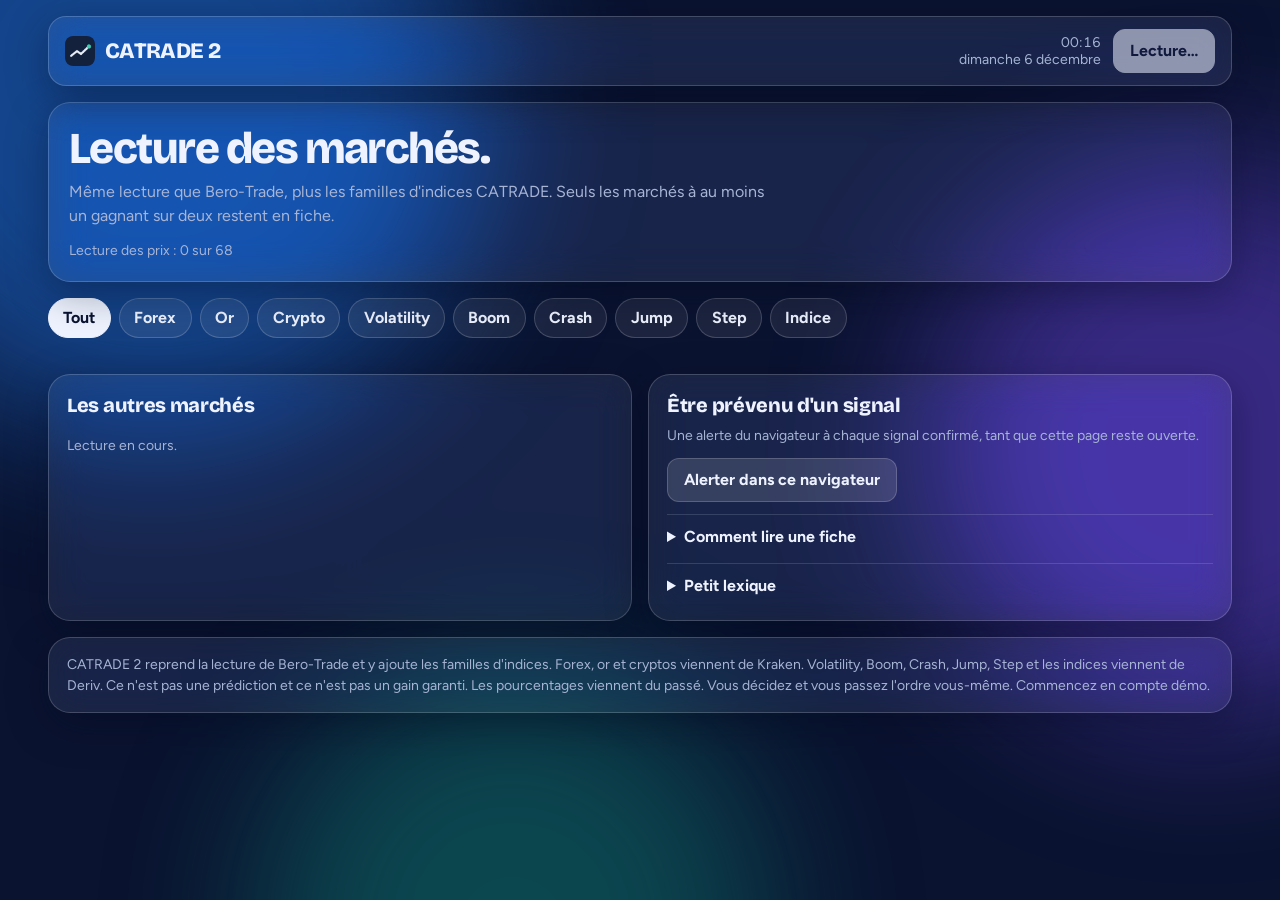
==== 2/index.html @ f1a45848 "Ajoute CATRADE 2, la lecture Bero-Trade plus les familles d'indices." ====
<!doctype html>
<html lang="fr">
<head>
<meta charset="utf-8">
<meta name="viewport" content="width=device-width, initial-scale=1, viewport-fit=cover">
<title>CATRADE 2</title>
<meta name="description" content="CATRADE 2 lit les marchés de Bero-Trade et les familles d'indices CATRADE. Pour chacun : un sens, un stop, un objectif.">
<meta name="theme-color" content="#0A1330">
<meta name="mobile-web-app-capable" content="yes">
<meta name="apple-mobile-web-app-capable" content="yes">
<meta name="apple-mobile-web-app-title" content="CATRADE 2">
<link rel="manifest" href="manifest.webmanifest">
<link rel="icon" type="image/png" href="icon-192.png">
<link rel="apple-touch-icon" href="apple-touch-icon.png">
<link rel="preconnect" href="https://fonts.googleapis.com">
<link rel="preconnect" href="https://fonts.gstatic.com" crossorigin>
<link href="https://fonts.googleapis.com/css2?family=Bricolage+Grotesque:opsz,wght@12..96,600;12..96,800&family=Figtree:wght@400;600;700&display=swap" rel="stylesheet">
<style>
:root{
  --bg:#0A1330; --ink:#EEF3FF; --muted:#A7B4D4; --faint:rgba(238,243,255,.14);
  --glass:rgba(255,255,255,.075); --glass-hi:rgba(255,255,255,.13); --edge:rgba(255,255,255,.18);
  --buy:#3DDC97; --sell:#FF6B7A; --warn:#FFC857; --focus:#9DBBFF;
  --display:"Bricolage Grotesque","Figtree",system-ui,sans-serif;
  --text:"Figtree",system-ui,-apple-system,"Segoe UI",Roboto,sans-serif;
  color-scheme:dark;
}
*{box-sizing:border-box}
html{-webkit-text-size-adjust:100%}
body{margin:0;min-height:100vh;background:var(--bg);color:var(--ink);font:400 1rem/1.5 var(--text);font-variant-numeric:tabular-nums;overflow-x:hidden}
a{color:inherit}
p{margin:0 0 .75rem}
button{font:inherit;color:inherit;cursor:pointer}
:focus-visible{outline:3px solid var(--focus);outline-offset:2px}
.muted{color:var(--muted)}
.small{font-size:.875rem}

/* Fond : trois halos flous qui dérivent lentement */
.aurora{position:fixed;inset:0;z-index:-1;overflow:hidden;pointer-events:none}
.aurora i{position:absolute;border-radius:50%;filter:blur(80px);opacity:.55}
.aurora i:nth-child(1){width:52vmax;height:52vmax;left:-14vmax;top:-18vmax;background:#1E6FD9}
.aurora i:nth-child(2){width:44vmax;height:44vmax;right:-16vmax;top:18vh;background:#7B4DFF;opacity:.4}
.aurora i:nth-child(3){width:40vmax;height:40vmax;left:20vw;bottom:-22vmax;background:#11A88A;opacity:.35}
@media (prefers-reduced-motion:no-preference){
  .aurora i:nth-child(1){animation:drift1 38s ease-in-out infinite alternate}
  .aurora i:nth-child(2){animation:drift2 46s ease-in-out infinite alternate}
  .aurora i:nth-child(3){animation:drift1 52s ease-in-out infinite alternate-reverse}
  @keyframes drift1{to{transform:translate(8vw,6vh) scale(1.08)}}
  @keyframes drift2{to{transform:translate(-10vw,-8vh) scale(.94)}}
}

.glass{background:var(--glass);border:1px solid var(--edge);border-radius:22px;-webkit-backdrop-filter:blur(18px) saturate(140%);backdrop-filter:blur(18px) saturate(140%);box-shadow:0 12px 40px rgba(3,8,30,.35)}
.wrap{max-width:76rem;margin:0 auto;padding:max(1rem,env(safe-area-inset-top)) 1rem 3rem}

/* En-tête */
.top{display:flex;align-items:center;justify-content:space-between;gap:1rem;padding:.75rem 1rem;margin-bottom:1rem;border-radius:18px;position:sticky;top:.5rem;z-index:5}
.brand{display:flex;align-items:center;gap:.625rem;font:800 1.375rem/1 var(--display);letter-spacing:-.03em;margin:0;white-space:nowrap}
.brand img{width:30px;height:30px;border-radius:8px}
.top-r{display:flex;align-items:center;gap:.75rem}
.clock{color:var(--muted);font-size:.875rem;text-align:right;line-height:1.25}
.btn{min-height:44px;padding:.5rem 1rem;border:1px solid var(--edge);border-radius:12px;background:var(--glass-hi);font-weight:700}
.btn:hover{background:rgba(255,255,255,.2)}
.btn[disabled]{opacity:.55;cursor:progress}
.btn.go{background:var(--ink);color:var(--bg);border-color:var(--ink)}
.btn.go:hover{background:#fff}

/* Résumé */
.hero{padding:1.5rem 1.25rem 1.25rem;margin-bottom:1rem}
.hero h2{font:800 clamp(1.75rem,6vw,2.75rem)/1.02 var(--display);letter-spacing:-.035em;margin:0 0 .5rem;text-wrap:balance}
.hero p{max-width:44rem;color:var(--muted);margin:0}
.status{margin-top:.75rem !important;font-size:.875rem}

/* Fiches marché */
.grid{display:grid;grid-template-columns:repeat(auto-fill,minmax(19rem,1fr));gap:1rem;margin-bottom:1.25rem}
.card{padding:1.125rem 1.125rem 1rem;display:flex;flex-direction:column;gap:.75rem;position:relative;overflow:hidden}
.card::before{content:"";position:absolute;inset:0 0 auto 0;height:3px;background:var(--side)}
.card[data-dir="1"]{--side:var(--buy)} .card[data-dir="-1"]{--side:var(--sell)}
.card[data-choice="pris"]{border-color:var(--side);box-shadow:0 0 0 1px var(--side),0 12px 40px rgba(3,8,30,.35)}
.card[data-choice="passe"]{opacity:.55}
.head{display:flex;justify-content:space-between;align-items:flex-start;gap:.75rem}
.name{font:700 1.0625rem/1.25 var(--text);margin:0}
.px{font:800 1.5rem/1.15 var(--display);letter-spacing:-.02em}
.call{display:inline-block;font:800 1.5rem/1 var(--display);letter-spacing:-.025em;color:var(--side)}
.kind{display:inline-block;margin-left:.5rem;padding:.125rem .5rem;border-radius:999px;border:1px solid var(--edge);font-size:.8125rem;font-weight:700;vertical-align:middle}
.kind.ok{border-color:var(--buy);color:var(--buy)}
.ring{--p:50;flex:none;width:68px;height:68px;border-radius:50%;display:grid;place-items:center;background:conic-gradient(var(--ringc) calc(var(--p)*1%),rgba(255,255,255,.1) 0)}
.ring b{display:flex;flex-direction:column;align-items:center;justify-content:center;width:56px;height:56px;border-radius:50%;background:#101b3d;font:800 .875rem/1 var(--display);white-space:nowrap}
.ring small{display:block;font:600 .5625rem/1 var(--text);color:var(--muted);margin-top:2px}
.lv{display:grid;grid-template-columns:repeat(3,1fr);gap:.5rem;margin:0}
.lv div{background:rgba(255,255,255,.06);border-radius:12px;padding:.5rem .625rem}
.lv dt{font-size:.75rem;color:var(--muted)}
.lv dd{margin:0;font:800 1rem/1.25 var(--display);letter-spacing:-.01em;word-break:break-word}
.lv .sl{color:var(--sell)} .lv .tp{color:var(--buy)}
.lv span{display:block;font:400 .75rem/1.2 var(--text);color:var(--muted)}
.risk{border-radius:14px;padding:.625rem .75rem;background:rgba(255,255,255,.06);font-size:.875rem}
.risk b.lvl{display:inline-block;margin-bottom:.25rem;font-size:.9375rem}
.risk[data-r="mod"] b.lvl{color:var(--buy)} .risk[data-r="haut"] b.lvl{color:var(--warn)} .risk[data-r="tres"] b.lvl{color:var(--sell)}
.risk ul{margin:0;padding-left:1.1rem;color:var(--muted)}
.risk li{margin:.125rem 0}
.spark{width:100%;height:42px;display:block}
.spark path{fill:none;stroke:var(--side);stroke-width:2;stroke-linejoin:round;stroke-linecap:round}
.spark .area{fill:var(--side);opacity:.12;stroke:none}
.sim{border-radius:14px;padding:.5rem .75rem;background:rgba(255,255,255,.06)}
.sim summary{font-size:.9375rem}
.sim-f{display:grid;grid-template-columns:1fr 1fr;gap:.5rem;margin:.5rem 0}
.sim-f label{display:grid;gap:.25rem;font-size:.75rem;color:var(--muted)}
.sim-f input,.sim-f select{font:inherit;font-size:1rem;color:var(--ink);background:rgba(10,19,48,.6);border:1px solid var(--edge);border-radius:10px;padding:.5rem .625rem;min-height:44px;width:100%}
.sim-r{display:grid;grid-template-columns:repeat(3,1fr);gap:.375rem;margin:0}
.sim-r div{text-align:center;border-radius:10px;padding:.375rem .25rem;background:rgba(255,255,255,.05)}
.sim-r dt{font-size:.6875rem;color:var(--muted)}
.sim-r dd{margin:0;font:800 1.0625rem/1.2 var(--display)}
.sim-r .g{color:var(--buy)} .sim-r .l{color:var(--sell)}
.sim-n{font-size:.75rem;color:var(--muted);margin:.375rem 0 0}
.choice{display:flex;gap:.5rem;margin-top:auto}
.choice .btn{flex:1}
.taken{font-size:.875rem;color:var(--muted)}
@media (prefers-reduced-motion:no-preference){
  .grid.fresh .card{animation:rise .5s cubic-bezier(.2,.7,.2,1) both;animation-delay:calc(var(--i)*70ms)}
  @keyframes rise{from{opacity:0;transform:translateY(14px) scale(.98)}to{opacity:1;transform:none}}
  .card[data-choice="pris"]{animation:pulse 1.6s ease-out 1}
  @keyframes pulse{0%{box-shadow:0 0 0 0 var(--side)}100%{box-shadow:0 0 0 1px var(--side),0 0 0 14px transparent}}
}

/* Autres marchés */
.panel{padding:1.125rem 1.125rem .5rem;margin-bottom:1rem}
h3.sec{font:800 1.25rem/1.2 var(--display);letter-spacing:-.015em;margin:0 0 .5rem}
.others{list-style:none;margin:0;padding:0}
.others li{display:grid;grid-template-columns:1fr auto;gap:.125rem 1rem;padding:.625rem 0;border-top:1px solid var(--faint)}
.others li:first-child{border-top:0}
.others b{font-weight:700}
.others span{grid-column:1/-1;color:var(--muted);font-size:.875rem}
.empty{padding:1.25rem;text-align:center;color:var(--muted)}
.cols{display:grid;gap:1rem}
@media (min-width:56rem){.cols{grid-template-columns:1fr 1fr}}
.steps{margin:.25rem 0 .75rem;padding-left:1.25rem;color:var(--muted)} .steps li{margin:.25rem 0}
.topic{color:var(--ink);word-break:break-all}
.row{display:flex;flex-wrap:wrap;gap:.5rem;align-items:center;margin-bottom:.75rem}
a.btn{display:inline-flex;align-items:center;text-decoration:none}
details{border-top:1px solid var(--faint);padding:.625rem 0}
summary{font-weight:700;cursor:pointer;min-height:28px}
details p,details li,details dd{color:var(--muted)}
details ol{margin:.5rem 0 0;padding-left:1.25rem}
dl.lex{margin:.5rem 0 0} dl.lex dt{font-weight:700;margin-top:.5rem} dl.lex dd{margin:0}
footer{padding:1rem 1.125rem;color:var(--muted);font-size:.875rem}
@media (max-width:30rem){.clock{display:none}.lv dd{font-size:.9375rem}}
.fams{display:flex;flex-wrap:wrap;gap:.5rem;margin:0 0 1rem}
.fams button{min-height:40px;padding:.4rem .9rem;border-radius:999px;border:1px solid var(--edge);background:var(--glass);font-weight:700}
.fams button.on{background:var(--ink);color:var(--bg);border-color:var(--ink)}
.fam{margin:.15rem 0 0;color:var(--muted);font-size:.75rem;font-weight:700;letter-spacing:.04em;text-transform:uppercase}

</style>
</head>
<body>
<div class="aurora" aria-hidden="true"><i></i><i></i><i></i></div>
<div class="wrap">
  <header class="top glass">
    <h1 class="brand"><img src="icon-192.png" alt="">CATRADE 2</h1>
    <div class="top-r">
      <div class="clock" id="clock"></div>
      <button class="btn go" id="refresh" type="button">Actualiser</button>
    </div>
  </header>

  <section class="hero glass" aria-live="polite">
    <h2 id="headline">Lecture des marchés.</h2>
    <p id="sub">Même lecture que Bero-Trade, plus les familles d'indices CATRADE. Seuls les marchés à au moins un gagnant sur deux restent en fiche.</p>
    <p class="status muted" id="status" role="status"></p>
  </section>

  <div class="fams" id="fams" role="tablist" aria-label="Familles"></div>
  <div class="grid" id="grid"></div>

  <div class="cols">
    <section class="panel glass" aria-labelledby="h-oth">
      <h3 class="sec" id="h-oth">Les autres marchés</h3>
      <ul class="others" id="others"><li><span>Lecture en cours.</span></li></ul>
    </section>

    <section class="panel glass" aria-labelledby="h-notif">
      <h3 class="sec" id="h-notif">Être prévenu d'un signal</h3>
      <p class="muted small">Une alerte du navigateur à chaque signal confirmé, tant que cette page reste ouverte.</p>
      <div class="row"><button class="btn" type="button" id="notifPage" aria-pressed="false">Alerter dans ce navigateur</button></div>
      <p class="muted small" id="notifMsg" role="status"></p>
      <details>
        <summary>Comment lire une fiche</summary>
        <ol class="small">
          <li><b>Signal confirmé</b> : les règles complètes sont remplies (tendance, repli puis reprise). <b>Tendance</b> : le marché va dans un sens, mais sans point d'entrée net. C'est plus risqué.</li>
          <li>Le pourcentage est la part de trades gagnants de ce type sur ce marché, sur les ~80 derniers jours.</li>
          <li>L'objectif est à 0,75 fois la distance du stop. Il faut donc gagner au moins 57 % des trades pour être rentable. Sous ce seuil, le marché gagne souvent mais perd en moyenne.</li>
          <li>Le trade se ferme au plus tard au bout de 4 jours.</li>
        </ol>
      </details>
      <details>
        <summary>Petit lexique</summary>
        <dl class="lex small">
          <dt>Stop (SL)</dt><dd>Le prix où le trade se ferme tout seul pour limiter la perte.</dd>
          <dt>Objectif (TP)</dt><dd>Le prix où le trade se ferme tout seul pour encaisser le gain.</dd>
          <dt>Pip</dt><dd>La plus petite unité courante d'une devise : 0,0001 sur EUR/USD.</dd>
          <dt>R</dt><dd>La perte prévue si le stop est touché. Un gagnant rapporte 0,75 R, un perdant coûte 1 R.</dd>
          <dt>Lot</dt><dd>La taille du trade. Sur les devises, 0,01 lot vaut environ 0,10 $ par pip.</dd>
        </dl>
      </details>
    </section>
  </div>

  <footer class="glass">CATRADE 2 reprend la lecture de Bero-Trade et y ajoute les familles d'indices. Forex, or et cryptos viennent de Kraken. Volatility, Boom, Crash, Jump, Step et les indices viennent de Deriv. Ce n'est pas une prédiction et ce n'est pas un gain garanti. Les pourcentages viennent du passé. Vous décidez et vous passez l'ordre vous-même. Commencez en compte démo.</footer>
</div>

<script>
"use strict";
/* ===== MOTEUR : fonctions pures, sans accès à la page ===== */
const Engine = (() => {
  const STEP = 14400;                                   /* bougies de 4 heures */
  const CFG = { rr: 0.75, maxBars: 24, chaos: 2, warm: 230, minDist: 1.5 };
  const mean = a => a.reduce((s, x) => s + x, 0) / a.length;
  const median = a => { const s = [...a].sort((x, y) => x - y), m = s.length >> 1; return s.length % 2 ? s[m] : (s[m - 1] + s[m]) / 2; };
  function ema(v, n) {
    const o = new Array(v.length).fill(null); if (v.length < n) return o;
    let e = mean(v.slice(0, n)); o[n - 1] = e; const k = 2 / (n + 1);
    for (let i = n; i < v.length; i++) { e = v[i] * k + e * (1 - k); o[i] = e; }
    return o;
  }
  function prep(k) {
    const c = k.map(x => x.c);
    const tr = k.map((x, i) => i ? Math.max(x.h - x.l, Math.abs(x.h - k[i - 1].c), Math.abs(x.l - k[i - 1].c)) : x.h - x.l);
    const atr = new Array(k.length).fill(null);
    if (k.length > 15) { let a = mean(tr.slice(1, 15)); atr[14] = a; for (let i = 15; i < k.length; i++) { a = (a * 13 + tr[i]) / 14; atr[i] = a; } }
    return { k, c, tr, atr, e20: ema(c, 20), e50: ema(c, 50), e200: ema(c, 200) };
  }
  function trend(P, i) {
    const c = P.c[i], a = P.e20[i], b = P.e50[i], s = P.e200[i];
    if (s == null) return 0;
    return c > s && b > s && a > b ? 1 : c < s && b < s && a < b ? -1 : 0;
  }
  function volRatio(P, i) { const base = median(P.tr.slice(i - 27, i - 3)); return base > 0 ? mean(P.tr.slice(i - 3, i + 1)) / base : null; }
  /* Devises et or : pas d'entrée du vendredi 12 h UTC au dimanche 22 h UTC */
  function fxBlocked(t) { const d = new Date(t * 1000), day = d.getUTCDay(), h = d.getUTCHours(); return (day === 5 && h >= 12) || day === 6 || (day === 0 && h < 22); }

  function signalAt(P, i, weekend) {
    if (i < CFG.warm || i >= P.k.length) return null;
    const d = trend(P, i); if (!d) return null;
    const vr = volRatio(P, i); if (vr == null || vr > CFG.chaos) return null;
    const k = P.k, b = k[i], a = P.atr[i], range = b.h - b.l; if (!(range > 0) || !(a > 0)) return null;
    if (weekend && fxBlocked(b.t + STEP)) return null;
    const pos = d > 0 ? (b.c - b.l) / range : (b.h - b.c) / range;
    const forward = d > 0 ? b.c > b.o : b.c < b.o;
    let kind = null, structure = null;
    const win = k.slice(i - 24, i);
    const brk = d > 0 ? b.c > Math.max(...win.map(x => x.h)) : b.c < Math.min(...win.map(x => x.l));
    if (CFG.breakout && brk && range >= a && pos >= 0.7 && Math.abs(b.c - P.e20[i]) <= 2.5 * a) { kind = "cassure"; structure = d > 0 ? b.l : b.h; }
    if (!kind) {
      const touched = d > 0 ? Math.min(b.l, k[i - 1].l) <= P.e20[i] + 0.25 * a : Math.max(b.h, k[i - 1].h) >= P.e20[i] - 0.25 * a;
      const holds = d > 0 ? b.c > P.e50[i] : b.c < P.e50[i];
      if (touched && holds && forward && pos >= 0.6) {
        kind = "repli"; const w5 = k.slice(i - 4, i + 1);
        structure = d > 0 ? Math.min(...w5.map(x => x.l)) : Math.max(...w5.map(x => x.h));
      }
    }
    if (!kind) return null;
    let dist = Math.abs(b.c - structure) + 0.25 * a;
    if (dist > 2.5 * a) return null;
    if (dist < CFG.minDist * a) dist = CFG.minDist * a;
    return { i, t: b.t, dir: d, kind, entry: b.c, dist, sl: b.c - d * dist, tp: b.c + d * CFG.rr * dist, vr, atr: a };
  }
  /* Rejoue les règles sur l'historique. Si le stop et l'objectif sont dans la même bougie, on compte le stop. */
  function backtest(P, cost, weekend) {
    const k = P.k, trades = [];
    for (let i = CFG.warm; i < k.length - 1; i++) {
      const s = signalAt(P, i, weekend); if (!s) continue;
      let r = null, j = i + 1;
      for (; j < k.length; j++) {
        const hitSL = s.dir > 0 ? k[j].l <= s.sl : k[j].h >= s.sl, hitTP = s.dir > 0 ? k[j].h >= s.tp : k[j].l <= s.tp;
        if (hitSL) { r = -1; break; }
        if (hitTP) { r = CFG.rr; break; }
        if (j - i >= CFG.maxBars) { r = s.dir * (k[j].c - s.entry) / s.dist; break; }
      }
      if (r == null) break;
      trades.push({ t: s.t, kind: s.kind, dir: s.dir, r, net: r - cost * s.entry / s.dist, bars: j - i });
      i = j - 1;
    }
    return trades;
  }
  /* Mode « tendance » : on suit la tendance à chaque bougie, sans attendre de repli. Sert à donner un avis sur chaque marché. */
  function backtestTrend(P, cost, weekend) {
    const k = P.k, trades = [];
    for (let i = CFG.warm; i < k.length - 1; i++) {
      const d = trend(P, i), a = P.atr[i]; if (!d || !(a > 0)) continue;
      const vr = volRatio(P, i); if (vr == null || vr > CFG.chaos) continue;
      if (weekend && fxBlocked(k[i].t + STEP)) continue;
      const e = k[i].c, dist = CFG.minDist * a, sl = e - d * dist, tp = e + d * CFG.rr * dist;
      let r = null, j = i + 1;
      for (; j < k.length; j++) {
        if (d > 0 ? k[j].l <= sl : k[j].h >= sl) { r = -1; break; }
        if (d > 0 ? k[j].h >= tp : k[j].l <= tp) { r = CFG.rr; break; }
        if (j - i >= CFG.maxBars) { r = d * (k[j].c - e) / dist; break; }
      }
      if (r == null) break;
      trades.push({ t: k[i].t, dir: d, r, net: r - cost * e / dist, bars: j - i });
      i = j - 1;
    }
    return trades;
  }
  function stats(tr) {
    const n = tr.length; if (!n) return { n: 0, wins: 0, gross: 0, net: 0, avg: 0, se: 0, medBars: null };
    const net = tr.reduce((s, x) => s + x.net, 0), avg = net / n;
    const sd = Math.sqrt(tr.reduce((s, x) => s + (x.net - avg) ** 2, 0) / Math.max(1, n - 1));
    return { n, wins: tr.filter(x => x.r > 0).length, gross: tr.reduce((s, x) => s + x.r, 0), net, avg, se: sd / Math.sqrt(n), medBars: median(tr.map(x => x.bars)) };
  }
  function evaluate(mk, raw, now) {
    const rep = { id: mk.id, cls: mk.cls, state: "erreur", why: "indispo" };
    if (!Array.isArray(raw) || !raw.length) return rep;
    const lastRaw = raw[raw.length - 1], live = lastRaw.t + STEP > now ? lastRaw : null, closed = live ? raw.slice(0, -1) : raw, n = closed.length;
    if (n < CFG.warm + 30) { rep.why = "historique"; return rep; }
    rep.price = lastRaw.c; rep.spark = closed.slice(-59).map(x => x.c).concat([rep.price]); rep.candles = raw.slice(-36);
    if (now - (closed[n - 1].t + STEP) > STEP + 600) { rep.why = "ancien"; return rep; }
    if (closed.slice(-42).filter(x => x.h === x.l).length > 10) { rep.why = "inactif"; return rep; }
    const weekend = mk.cls === "fx" || mk.cls === "gold", P = prep(closed), i = n - 1;
    rep.why = null;
    rep.dir = trend(P, i); rep.vr = volRatio(P, i); rep.atr = P.atr[i]; rep.e20 = P.e20[i];
    rep.trades = backtest(P, mk.cost, weekend); rep.record = stats(rep.trades);
    rep.trendRecord = stats(backtestTrend(P, mk.cost, weekend));
    if (rep.dir && rep.atr > 0) { const dist = CFG.minDist * rep.atr; rep.tplan = { dir: rep.dir, entry: rep.price, sl: rep.price - rep.dir * dist, tp: rep.price + rep.dir * CFG.rr * dist, dist, until: now + CFG.maxBars * STEP, costR: mk.cost * rep.price / dist }; } rep.days = Math.round((n - CFG.warm) * STEP / 86400);
    if (weekend && fxBlocked(now)) { rep.state = "ferme"; rep.why = new Date(now * 1000).getUTCDay() === 5 ? "vendredi" : "weekend"; return rep; }
    if (rep.vr != null && rep.vr > CFG.chaos) { rep.state = "agite"; return rep; }
    for (let age = 0; age <= 1; age++) {
      const s = signalAt(P, i - age, weekend); if (!s) continue;
      const after = closed.slice(s.i + 1).concat(live ? [live] : []);
      const hi = Math.max(s.entry, ...after.map(x => x.h)), lo = Math.min(s.entry, ...after.map(x => x.l));
      const prog = s.dir * (rep.price - s.entry) / s.dist;
      rep.state = "passe";
      if (s.dir > 0 ? lo <= s.sl : hi >= s.sl) rep.why = "stoppe";
      else if (s.dir > 0 ? hi >= s.tp : lo <= s.tp) rep.why = "objectif";
      else if (prog > 0.25) rep.why = "parti";
      else if (prog < -0.3) rep.why = "fragile";
      else {
        const dist = Math.abs(rep.price - s.sl);
        rep.state = "signal"; rep.why = null;
        rep.plan = { dir: s.dir, kind: s.kind, entry: rep.price, sl: s.sl, tp: rep.price + s.dir * CFG.rr * dist, dist, age, prog,
                     firedAt: s.t + STEP, until: s.t + STEP + CFG.maxBars * STEP, costR: mk.cost * rep.price / dist };
        rep.checks = { vol: rep.vr >= 0.5 && rep.vr <= 1.5, frais: age === 0 && Math.abs(prog) <= 0.2, bilan: rep.record.n >= 8 && rep.record.net > 0 };
        rep.score = (rep.checks.vol ? 1 : 0) + (rep.checks.frais ? 1 : 0) + (rep.checks.bilan ? 1 : 0);
      }
      return rep;
    }
    if (!rep.dir) { rep.state = "neutre"; return rep; }
    rep.state = "attente"; rep.near = Math.abs(rep.price - rep.e20) <= rep.atr;
    return rep;
  }
  /* Signaux actifs, du meilleur au moins bon */
  const rank = reports => reports.filter(r => r.state === "signal").sort((a, b) => b.score - a.score || a.plan.age - b.plan.age || a.plan.costR - b.plan.costR);
  const overall = reports => stats([].concat(...reports.map(r => r.trades || [])));
  const breakEven = () => 1 / (1 + CFG.rr);
  return { STEP, CFG, mean, median, ema, prep, trend, volRatio, fxBlocked, signalAt, backtest, backtestTrend, stats, evaluate, rank, overall, breakEven };
})();
/* ===== FIN DU MOTEUR ===== */

if (typeof document !== "undefined") (() => {
  const MARKETS = [
    { id: "EURUSD",  sym: "EUR/USD", name: "EUR/USD",  fam: "Forex", src: "kraken", cls: "fx", pip: 0.0001, dp: 5, cost: 0.00012 },
    { id: "GBPUSD",  sym: "GBP/USD", name: "GBP/USD",  fam: "Forex", src: "kraken", cls: "fx", pip: 0.0001, dp: 5, cost: 0.00015 },
    { id: "AUDUSD",  sym: "AUD/USD", name: "AUD/USD",  fam: "Forex", src: "kraken", cls: "fx", pip: 0.0001, dp: 5, cost: 0.00018 },
    { id: "USDCAD",  sym: "USD/CAD", name: "USD/CAD",  fam: "Forex", src: "kraken", cls: "fx", pip: 0.0001, dp: 5, cost: 0.00018 },
    { id: "USDCHF",  sym: "USD/CHF", name: "USD/CHF",  fam: "Forex", src: "kraken", cls: "fx", pip: 0.0001, dp: 5, cost: 0.00018 },
    { id: "EURGBP",  sym: "EUR/GBP", name: "EUR/GBP",  fam: "Forex", src: "kraken", cls: "fx", pip: 0.0001, dp: 5, cost: 0.00018 },
    { id: "PAXGUSD", sym: "XAU/USD", name: "Or, XAU/USD", fam: "Or", src: "kraken", cls: "gold", dp: 2, cost: 0.00015 },
    { id: "XBTUSD",  sym: "BTC/USD", name: "Bitcoin, BTC/USD",  fam: "Crypto", src: "kraken", cls: "crypto", dp: 0, cost: 0.0004 },
    { id: "ETHUSD",  sym: "ETH/USD", name: "Ethereum, ETH/USD", fam: "Crypto", src: "kraken", cls: "crypto", dp: 2, cost: 0.0004 },
    { id: "SOLUSD",  sym: "SOL/USD", name: "Solana, SOL/USD",   fam: "Crypto", src: "kraken", cls: "crypto", dp: 2, cost: 0.0005 },
    { id: "1HZ10V", sym: "Volatility 10 (1s) Index", name: "Volatility 10 (1s) Index", fam: "Volatility", src: "deriv", cls: "synth", dp: 2, cost: 0.00008 },
    { id: "R_10", sym: "Volatility 10 Index", name: "Volatility 10 Index", fam: "Volatility", src: "deriv", cls: "synth", dp: 3, cost: 0.00008 },
    { id: "1HZ100V", sym: "Volatility 100 (1s) Index", name: "Volatility 100 (1s) Index", fam: "Volatility", src: "deriv", cls: "synth", dp: 2, cost: 0.00008 },
    { id: "R_100", sym: "Volatility 100 Index", name: "Volatility 100 Index", fam: "Volatility", src: "deriv", cls: "synth", dp: 2, cost: 0.00008 },
    { id: "1HZ15V", sym: "Volatility 15 (1s) Index", name: "Volatility 15 (1s) Index", fam: "Volatility", src: "deriv", cls: "synth", dp: 3, cost: 0.00008 },
    { id: "1HZ25V", sym: "Volatility 25 (1s) Index", name: "Volatility 25 (1s) Index", fam: "Volatility", src: "deriv", cls: "synth", dp: 2, cost: 0.00008 },
    { id: "R_25", sym: "Volatility 25 Index", name: "Volatility 25 Index", fam: "Volatility", src: "deriv", cls: "synth", dp: 3, cost: 0.00008 },
    { id: "1HZ30V", sym: "Volatility 30 (1s) Index", name: "Volatility 30 (1s) Index", fam: "Volatility", src: "deriv", cls: "synth", dp: 3, cost: 0.00008 },
    { id: "1HZ50V", sym: "Volatility 50 (1s) Index", name: "Volatility 50 (1s) Index", fam: "Volatility", src: "deriv", cls: "synth", dp: 2, cost: 0.00008 },
    { id: "R_50", sym: "Volatility 50 Index", name: "Volatility 50 Index", fam: "Volatility", src: "deriv", cls: "synth", dp: 4, cost: 0.00008 },
    { id: "1HZ75V", sym: "Volatility 75 (1s) Index", name: "Volatility 75 (1s) Index", fam: "Volatility", src: "deriv", cls: "synth", dp: 2, cost: 0.00008 },
    { id: "R_75", sym: "Volatility 75 Index", name: "Volatility 75 Index", fam: "Volatility", src: "deriv", cls: "synth", dp: 4, cost: 0.00008 },
    { id: "1HZ90V", sym: "Volatility 90 (1s) Index", name: "Volatility 90 (1s) Index", fam: "Volatility", src: "deriv", cls: "synth", dp: 3, cost: 0.00008 },
    { id: "BOOM100", sym: "Boom 100 Index", name: "Boom 100 Index", fam: "Boom", src: "deriv", cls: "synth", dp: 3, cost: 0.00008 },
    { id: "BOOM1000", sym: "Boom 1000 Index", name: "Boom 1000 Index", fam: "Boom", src: "deriv", cls: "synth", dp: 3, cost: 0.00008 },
    { id: "BOOM150N", sym: "Boom 150 Index", name: "Boom 150 Index", fam: "Boom", src: "deriv", cls: "synth", dp: 5, cost: 0.00008 },
    { id: "BOOM200", sym: "Boom 200 Index", name: "Boom 200 Index", fam: "Boom", src: "deriv", cls: "synth", dp: 3, cost: 0.00008 },
    { id: "BOOM300N", sym: "Boom 300 Index", name: "Boom 300 Index", fam: "Boom", src: "deriv", cls: "synth", dp: 3, cost: 0.00008 },
    { id: "BOOM50", sym: "Boom 50 Index", name: "Boom 50 Index", fam: "Boom", src: "deriv", cls: "synth", dp: 3, cost: 0.00008 },
    { id: "BOOM500", sym: "Boom 500 Index", name: "Boom 500 Index", fam: "Boom", src: "deriv", cls: "synth", dp: 3, cost: 0.00008 },
    { id: "BOOM600", sym: "Boom 600 Index", name: "Boom 600 Index", fam: "Boom", src: "deriv", cls: "synth", dp: 3, cost: 0.00008 },
    { id: "BOOM900", sym: "Boom 900 Index", name: "Boom 900 Index", fam: "Boom", src: "deriv", cls: "synth", dp: 3, cost: 0.00008 },
    { id: "BOOM99", sym: "Boom 99 Index", name: "Boom 99 Index", fam: "Boom", src: "deriv", cls: "synth", dp: 3, cost: 0.00008 },
    { id: "CRASH100", sym: "Crash 100 Index", name: "Crash 100 Index", fam: "Crash", src: "deriv", cls: "synth", dp: 3, cost: 0.00008 },
    { id: "CRASH1000", sym: "Crash 1000 Index", name: "Crash 1000 Index", fam: "Crash", src: "deriv", cls: "synth", dp: 3, cost: 0.00008 },
    { id: "CRASH150N", sym: "Crash 150 Index", name: "Crash 150 Index", fam: "Crash", src: "deriv", cls: "synth", dp: 5, cost: 0.00008 },
    { id: "CRASH200", sym: "Crash 200 Index", name: "Crash 200 Index", fam: "Crash", src: "deriv", cls: "synth", dp: 3, cost: 0.00008 },
    { id: "CRASH300N", sym: "Crash 300 Index", name: "Crash 300 Index", fam: "Crash", src: "deriv", cls: "synth", dp: 3, cost: 0.00008 },
    { id: "CRASH50", sym: "Crash 50 Index", name: "Crash 50 Index", fam: "Crash", src: "deriv", cls: "synth", dp: 3, cost: 0.00008 },
    { id: "CRASH500", sym: "Crash 500 Index", name: "Crash 500 Index", fam: "Crash", src: "deriv", cls: "synth", dp: 3, cost: 0.00008 },
    { id: "CRASH600", sym: "Crash 600 Index", name: "Crash 600 Index", fam: "Crash", src: "deriv", cls: "synth", dp: 3, cost: 0.00008 },
    { id: "CRASH900", sym: "Crash 900 Index", name: "Crash 900 Index", fam: "Crash", src: "deriv", cls: "synth", dp: 3, cost: 0.00008 },
    { id: "CRASH99", sym: "Crash 99 Index", name: "Crash 99 Index", fam: "Crash", src: "deriv", cls: "synth", dp: 3, cost: 0.00008 },
    { id: "JD10", sym: "Jump 10 Index", name: "Jump 10 Index", fam: "Jump", src: "deriv", cls: "synth", dp: 2, cost: 0.00008 },
    { id: "JD100", sym: "Jump 100 Index", name: "Jump 100 Index", fam: "Jump", src: "deriv", cls: "synth", dp: 2, cost: 0.00008 },
    { id: "JD25", sym: "Jump 25 Index", name: "Jump 25 Index", fam: "Jump", src: "deriv", cls: "synth", dp: 2, cost: 0.00008 },
    { id: "JD50", sym: "Jump 50 Index", name: "Jump 50 Index", fam: "Jump", src: "deriv", cls: "synth", dp: 2, cost: 0.00008 },
    { id: "JD75", sym: "Jump 75 Index", name: "Jump 75 Index", fam: "Jump", src: "deriv", cls: "synth", dp: 2, cost: 0.00008 },
    { id: "stpRNG", sym: "Step Index", name: "Step Index", fam: "Step", src: "deriv", cls: "synth", dp: 1, cost: 0.00008 },
    { id: "stpRNG2", sym: "Step Index 200", name: "Step Index 200", fam: "Step", src: "deriv", cls: "synth", dp: 1, cost: 0.00008 },
    { id: "stpRNG3", sym: "Step Index 300", name: "Step Index 300", fam: "Step", src: "deriv", cls: "synth", dp: 1, cost: 0.00008 },
    { id: "stpRNG4", sym: "Step Index 400", name: "Step Index 400", fam: "Step", src: "deriv", cls: "synth", dp: 1, cost: 0.00008 },
    { id: "stpRNG5", sym: "Step Index 500", name: "Step Index 500", fam: "Step", src: "deriv", cls: "synth", dp: 1, cost: 0.00008 },
    { id: "stpRNG10", sym: "Step Index 1000", name: "Step Index 1000", fam: "Step", src: "deriv", cls: "synth", dp: 1, cost: 0.00008 },
    { id: "stpRNG15", sym: "Step Index 1500", name: "Step Index 1500", fam: "Step", src: "deriv", cls: "synth", dp: 1, cost: 0.00008 },
    { id: "stpRNG20", sym: "Step Index 2000", name: "Step Index 2000", fam: "Step", src: "deriv", cls: "synth", dp: 1, cost: 0.00008 },
    { id: "OTC_AS51", sym: "Australia 200", name: "Australia 200", fam: "Indice", src: "deriv", cls: "synth", dp: 2, cost: 0.00008 },
    { id: "OTC_SX5E", sym: "Euro 50", name: "Euro 50", fam: "Indice", src: "deriv", cls: "synth", dp: 2, cost: 0.00008 },
    { id: "OTC_FCHI", sym: "France 40", name: "France 40", fam: "Indice", src: "deriv", cls: "synth", dp: 2, cost: 0.00008 },
    { id: "OTC_GDAXI", sym: "Germany 40", name: "Germany 40", fam: "Indice", src: "deriv", cls: "synth", dp: 2, cost: 0.00008 },
    { id: "OTC_HSI", sym: "Hong Kong 50", name: "Hong Kong 50", fam: "Indice", src: "deriv", cls: "synth", dp: 2, cost: 0.00008 },
    { id: "OTC_N225", sym: "Japan 225", name: "Japan 225", fam: "Indice", src: "deriv", cls: "synth", dp: 2, cost: 0.00008 },
    { id: "OTC_AEX", sym: "Netherlands 25", name: "Netherlands 25", fam: "Indice", src: "deriv", cls: "synth", dp: 2, cost: 0.00008 },
    { id: "OTC_SSMI", sym: "Swiss 20", name: "Swiss 20", fam: "Indice", src: "deriv", cls: "synth", dp: 2, cost: 0.00008 },
    { id: "OTC_FTSE", sym: "UK 100", name: "UK 100", fam: "Indice", src: "deriv", cls: "synth", dp: 2, cost: 0.00008 },
    { id: "OTC_SPC", sym: "US 500", name: "US 500", fam: "Indice", src: "deriv", cls: "synth", dp: 2, cost: 0.00008 },
    { id: "OTC_NDX", sym: "US Tech 100", name: "US Tech 100", fam: "Indice", src: "deriv", cls: "synth", dp: 2, cost: 0.00008 },
    { id: "OTC_DJI", sym: "Wall Street 30", name: "Wall Street 30", fam: "Indice", src: "deriv", cls: "synth", dp: 2, cost: 0.00008 },
  ];
  const MK = Object.fromEntries(MARKETS.map(m => [m.id, m]));
  const TOPIC = "bero-trade-c4d2d63df1", MIN_WIN = 50, MIN_N = 8;
  const $ = s => document.querySelector(s);
  const esc = s => String(s).replace(/[&<>"']/g, c => ({ "&": "&amp;", "<": "&lt;", ">": "&gt;", '"': "&quot;", "'": "&#39;" }[c]));
  const sleep = ms => new Promise(r => setTimeout(r, ms));
  const fmt = (v, dp) => v.toLocaleString("fr-FR", { minimumFractionDigits: dp, maximumFractionDigits: dp });
  const num = (x, d = 1) => x.toLocaleString("fr-FR", { minimumFractionDigits: d, maximumFractionDigits: d });
  const hm = ms => new Date(ms).toLocaleTimeString("fr-FR", { hour: "2-digit", minute: "2-digit" });
  const dayHm = ms => new Date(ms).toLocaleDateString("fr-FR", { weekday: "long", day: "numeric" }) + " " + hm(ms);
  const store = { get(k, d) { try { const v = localStorage.getItem(k); return v ? JSON.parse(v) : d; } catch (e) { return d; } },
                  set(k, v) { try { localStorage.setItem(k, JSON.stringify(v)); } catch (e) {} } };
  let reports = [], scannedAt = 0, busy = false, choices = store.get("bt.choices", {});
  const FAMS = ["Tout", "Forex", "Or", "Crypto", "Volatility", "Boom", "Crash", "Jump", "Step", "Indice"];
  let famFilter = store.get("c2.fam", "Tout");
  function paintFams() {
    $("#fams").innerHTML = FAMS.map(f => `<button type="button" class="${f === famFilter ? "on" : ""}" data-fam="${esc(f)}">${esc(f)}</button>`).join("");
  }
  const BE = Math.round(Engine.breakEven() * 1000) / 10;

  function tick() { const n = Date.now(); $("#clock").innerHTML = `${hm(n)}<br>${esc(new Date(n).toLocaleDateString("fr-FR", { weekday: "long", day: "numeric", month: "long" }))}`; }

  async function fetchOHLC(pair) {
    for (let attempt = 1; ; attempt++) {
      const ac = new AbortController(), timer = setTimeout(() => ac.abort(), 12000);
      try {
        const r = await fetch(`https://api.kraken.com/0/public/OHLC?pair=${pair}&interval=240`, { cache: "no-store", signal: ac.signal });
        const j = await r.json();
        if (j.error && j.error.length) throw new Error(j.error.join(", "));
        const key = Object.keys(j.result).find(k => k !== "last");
        return j.result[key].map(x => ({ t: +x[0], o: +x[1], h: +x[2], l: +x[3], c: +x[4] })).sort((a, b) => a.t - b.t);
      } catch (e) { if (attempt >= 3) throw e; await sleep(1200 * attempt); }
      finally { clearTimeout(timer); }
    }
  }

  let derivWS = null, reqN = 1;
  const waiters = new Map();
  function openDeriv() {
    if (derivWS && derivWS.readyState === 1) return Promise.resolve(derivWS);
    return new Promise((resolve, reject) => {
      const ws = new WebSocket("wss://api.derivws.com/trading/v1/options/ws/public");
      const timer = setTimeout(() => { try { ws.close(); } catch (e) {} reject(new Error("délai")); }, 12000);
      ws.onopen = () => { clearTimeout(timer); derivWS = ws; resolve(ws); };
      ws.onerror = () => { clearTimeout(timer); reject(new Error("websocket")); };
      ws.onclose = () => { if (derivWS === ws) derivWS = null; };
      ws.onmessage = ev => {
        let j; try { j = JSON.parse(ev.data); } catch (e) { return; }
        const id = j.req_id;
        if (id && waiters.has(id)) { const done = waiters.get(id); waiters.delete(id); done(j); }
      };
    });
  }
  let derivChain = Promise.resolve();
  function fetchDeriv(symbol) {
    const run = async () => {
      for (let attempt = 1; attempt <= 4; attempt++) {
        try {
          const ws = await openDeriv();
          const req_id = reqN++;
          const j = await new Promise((resolve, reject) => {
            const timer = setTimeout(() => { waiters.delete(req_id); reject(new Error("délai")); }, 15000);
            waiters.set(req_id, x => { clearTimeout(timer); resolve(x); });
            ws.send(JSON.stringify({ ticks_history: symbol, adjust_start_time: 1, count: 500, end: "latest", start: 1, style: "candles", granularity: 14400, req_id }));
          });
          if (j.error) throw new Error(j.error.code || j.error.message || "Deriv");
          if (!j.candles || !j.candles.length) throw new Error("vide");
          return j.candles.map(c => ({ t: +c.epoch, o: +c.open, h: +c.high, l: +c.low, c: +c.close }));
        } catch (e) {
          try { if (derivWS) derivWS.close(); } catch (err) {}
          derivWS = null;
          if (attempt >= 4) throw e;
          await sleep(/Rate|rate|limit/i.test(String(e.message)) ? 8000 : 1200);
        }
      }
    };
    const job = derivChain.then(run, run);
    derivChain = job.then(() => sleep(280), () => sleep(800));
    return job;
  }

  /* Une proposition par marché : le signal confirmé s'il existe, sinon la tendance */
  function proposal(r) {
    if (r.state === "signal") return { kind: "signal", plan: r.plan, rec: r.record };
    if (["erreur", "ferme", "agite"].includes(r.state) || !r.tplan) return null;
    return { kind: "tendance", plan: r.tplan, rec: r.trendRecord };
  }
  const winPct = rec => rec && rec.n ? 100 * rec.wins / rec.n : 0;
  const eligible = p => p && p.rec.n >= MIN_N && winPct(p.rec) >= MIN_WIN;
  const distTxt = (mk, d) => mk.pip ? Math.round(d / mk.pip) + " pips" : fmt(d, mk.dp) + (mk.cls === "synth" ? " pts" : " $");
  function lotLoss(r, d) {
    const mk = MK[r.id];
    if (mk.cls === "gold") return d;
    if (mk.cls !== "fx") return null;
    const pips = d / mk.pip, base = mk.id.slice(0, 3), quote = mk.id.slice(3);
    if (quote === "USD") return pips * 0.1;
    if (base === "USD") return pips * 0.1 / r.price;
    const q = reports.find(x => x.id === quote + "USD");
    return q && q.price ? pips * 0.1 * q.price : null;
  }
  function riskOf(r, p) {
    const w = winPct(p.rec);
    let score = 0;
    if (p.kind !== "signal") score++;
    if (w < BE) score++;
    if (r.vr > 1.5 || r.vr < 0.5) score++;
    if (p.rec.n < 15) score++;
    return score <= 0 ? ["mod", "Risque modéré"] : score === 1 ? ["haut", "Risque élevé"] : ["tres", "Risque très élevé"];
  }
  function spark(v) {
    if (!v || v.length < 2) return "";
    const lo = Math.min(...v), hi = Math.max(...v), W = 300, H = 42, x = i => i / (v.length - 1) * W, y = c => 3 + (hi - c) / ((hi - lo) || 1) * (H - 6);
    const line = v.map((c, i) => (i ? "L" : "M") + x(i).toFixed(1) + " " + y(c).toFixed(1)).join(" ");
    return `<svg class="spark" viewBox="0 0 ${W} ${H}" preserveAspectRatio="none" aria-hidden="true"><path class="area" d="${line} L${W} ${H} L0 ${H} Z"/><path d="${line}"/></svg>`;
  }
  const keyOf = (r, p) => r.id + ":" + (p.kind === "signal" ? p.plan.firedAt : Math.floor(scannedAt / 1000 / Engine.STEP));

  function card(r, p, i) {
    const mk = MK[r.id], pl = p.plan, sell = pl.dir < 0, w = winPct(p.rec), [rk, rl] = riskOf(r, p), loss = lotLoss(r, pl.dist);
    const key = keyOf(r, p), ch = choices[key] && choices[key].c;
    const avg = p.rec.avg, avgTxt = (avg >= 0 ? "+" : "−") + num(Math.abs(avg), 2) + " R";
    const ringc = w >= BE ? "var(--buy)" : "var(--warn)";
    const lossTxt = loss != null ? `${num(loss, 2)} $ avec 0,01 lot` : `${distTxt(mk, pl.dist)} par unité`;
    return `<article class="card glass" data-dir="${pl.dir}" data-choice="${ch || ""}" style="--i:${i}">
      <div class="head">
        <div>
          <p class="name">${esc(mk.name)}</p><p class="fam">${esc(mk.fam || "")}</p>
          <div class="px">${fmt(r.price, mk.dp)}</div>
        </div>
        <div class="ring" style="--p:${Math.round(w)};--ringc:${ringc}" role="img" aria-label="${Math.round(w)} % de trades gagnants par le passé"><b>${Math.round(w)} %<small>gagnants</small></b></div>
      </div>
      <div><span class="call">${sell ? "Vendre" : "Acheter"}</span><span class="kind ${p.kind === "signal" ? "ok" : ""}">${p.kind === "signal" ? "Signal confirmé" : "Tendance"}</span></div>
      ${spark(r.spark)}
      <dl class="lv">
        <div><dt>Entrée</dt><dd>${fmt(pl.entry, mk.dp)}</dd></div>
        <div><dt>Stop (SL)</dt><dd class="sl">${fmt(pl.sl, mk.dp)}</dd><span>${distTxt(mk, pl.dist)}</span></div>
        <div><dt>Objectif (TP)</dt><dd class="tp">${fmt(pl.tp, mk.dp)}</dd><span>${distTxt(mk, Math.abs(pl.tp - pl.entry))}</span></div>
      </dl>
      <div class="risk" data-r="${rk}">
        <b class="lvl">${rl}</b>
        <ul>
          <li>Perte si le stop est touché : ${lossTxt}.</li>
          <li>Par le passé, ${Math.round(100 - w)} % de ces trades ont fini perdants ou à plat (${p.rec.n} trades).</li>
          <li>Résultat moyen par trade : ${avgTxt}${w < BE ? `, sous le seuil de ${num(BE, 0)} % : gagne souvent, perd en moyenne` : ""}.</li>
          <li>À fermer au plus tard ${esc(dayHm(pl.until * 1000))}.</li>
        </ul>
      </div>
      <details class="sim" data-key="${key}">
        <summary>Simuler un gain</summary>
        <div class="sim-f">
          <label>Montant en $<input type="number" inputmode="decimal" min="0" step="any" value="${simAmt}" data-sim="amt"></label>
          <label>Ce montant est…<select data-sim="mode">
            <option value="risk"${simMode === "risk" ? " selected" : ""}>Ce que je perds au stop</option>
            <option value="cash"${simMode === "cash" ? " selected" : ""}>Ma mise, sans levier</option>
            <option value="lev"${simMode === "lev" ? " selected" : ""}>Ma mise, levier ×50</option>
          </select></label>
        </div>
        <dl class="sim-r" data-sim="out"></dl>
        <p class="sim-n" data-sim="note"></p>
      </details>
      ${ch === "pris" ? `<p class="taken">Vous avez pris ce trade. Placez-le sur votre plateforme avec ces niveaux.</p><div class="choice"><button class="btn" type="button" data-undo="${key}">Annuler mon choix</button></div>`
        : ch === "passe" ? `<p class="taken">Vous avez passé ce trade.</p><div class="choice"><button class="btn" type="button" data-undo="${key}">Revoir</button></div>`
        : `<div class="choice"><button class="btn go" type="button" data-take="${key}">Je prends</button><button class="btn" type="button" data-skip="${key}">Je passe</button></div>`}
    </article>`;
  }
  const OTHER = {
    erreur: () => "Prix indisponibles pour l'instant.", ferme: r => r.why === "vendredi" ? "Pas de nouvelle entrée avant le week-end." : "Marché fermé le week-end.",
    agite: r => `Trop agité : le prix bouge ${num(r.vr)} fois plus que d'habitude.`, neutre: () => "Pas de tendance nette, donc pas de sens à proposer."
  };
  function render(fresh) {
    const shown = famFilter === "Tout" ? reports : reports.filter(r => MK[r.id] && MK[r.id].fam === famFilter);
    const items = shown.map(r => ({ r, p: proposal(r) }));
    const ok = items.filter(x => eligible(x.p)).sort((a, b) => (b.p.kind === "signal") - (a.p.kind === "signal") || winPct(b.p.rec) - winPct(a.p.rec));
    const rest = items.filter(x => !eligible(x.p));
    const grid = $("#grid");
    grid.classList.toggle("fresh", !!fresh);
    grid.innerHTML = ok.length ? ok.map((x, i) => card(x.r, x.p, i)).join("") : `<div class="glass empty">Aucun marché n'atteint ${MIN_WIN} % de trades gagnants en ce moment. Revenez à la prochaine bougie de 4 heures.</div>`;
    $("#others").innerHTML = rest.map(({ r, p }) => {
      const mk = MK[r.id], sens = p ? (p.plan.dir < 0 ? "Vente" : "Achat") + (p.kind === "signal" ? " sur signal confirmé" : " dans le sens de la tendance") : "";
      const why = !p ? (OTHER[r.state] || OTHER.neutre)(r) : p.rec.n < MIN_N ? `${sens}, mais trop peu de trades passés pour juger (${p.rec.n}).` : `${sens}, mais seulement ${Math.round(winPct(p.rec))} % de gagnants par le passé (${p.rec.n} trades).`;
      return `<li><b>${esc(mk.name)}</b><b>${r.price != null ? fmt(r.price, mk.dp) : "?"}</b><span>${esc(why)}</span></li>`;
    }).join("") || `<li><span>Tous les marchés sont au-dessus de ${MIN_WIN} %.</span></li>`;
    const conf = ok.filter(x => x.p.kind === "signal").length;
    $("#headline").textContent = !reports.some(r => r.state !== "erreur") ? "Prix illisibles." : ok.length ? `${ok.length} marché${ok.length > 1 ? "s" : ""} à ${MIN_WIN} % ou plus.` : "Rien à proposer pour l'instant.";
    $("#sub").textContent = !reports.some(r => r.state !== "erreur") ? "La source des prix ne répond pas. Vérifiez la connexion, puis actualisez."
      : `${conf ? `${conf} signal${conf > 1 ? "s" : ""} confirmé${conf > 1 ? "s" : ""}, le reste en simple tendance. ` : "Aucun signal confirmé : les fiches suivent la tendance, c'est plus risqué. "}Il faut gagner au moins ${num(BE, 0)} % des trades pour être rentable avec ces règles. C'est vous qui choisissez.`;
  }
  let simAmt = store.get("bt.simAmt", 10), simMode = store.get("bt.simMode", "risk");
  /* Gain si l'objectif est atteint, perte si le stop est touché, moyenne d'après le passé */
  function simulate(box) {
    const key = box.dataset.key, id = key.split(":")[0], r = reports.find(x => x.id === id), p = r && proposal(r); if (!p) return;
    const amt = Math.max(0, parseFloat(box.querySelector("[data-sim=amt]").value) || 0), mode = box.querySelector("[data-sim=mode]").value;
    const pl = p.plan, move = Math.abs(pl.tp - pl.entry);
    let loss, gain, note;
    if (mode === "risk") { loss = amt; gain = amt * move / pl.dist; note = `La taille du trade est calculée pour perdre ${num(amt, 2)} $ au stop.`; }
    else { const units = amt * (mode === "lev" ? 50 : 1) / pl.entry; loss = units * pl.dist; gain = units * move;
      note = mode === "lev" ? `Position de ${num(amt * 50, 0)} $ (${units.toLocaleString("fr-FR", { maximumSignificantDigits: 3 })} unités).${loss > amt ? " Attention : la perte au stop dépasse votre mise, le compte serait vidé avant." : ""}` : `${units.toLocaleString("fr-FR", { maximumSignificantDigits: 3 })} unités achetées ou vendues.`; }
    const avg = p.rec.avg * loss, sg = x => (x >= 0 ? "+" : "−") + num(Math.abs(x), 2) + " $";
    box.querySelector("[data-sim=out]").innerHTML = `<div><dt>Objectif atteint</dt><dd class="g">${sg(gain)}</dd></div><div><dt>Stop touché</dt><dd class="l">${sg(-Math.min(loss, mode === "lev" ? amt : loss))}</dd></div><div><dt>En moyenne</dt><dd>${sg(avg)}</dd></div>`;
    box.querySelector("[data-sim=note]").textContent = `${note} « En moyenne » : ce qu'un trade de ce type a rapporté en moyenne par le passé (${Math.round(winPct(p.rec))} % de gagnants), frais compris. Ce n'est pas une promesse.`;
  }
  document.addEventListener("input", e => {
    const box = e.target.closest(".sim"); if (!box) return;
    if (e.target.dataset.sim === "amt") { simAmt = parseFloat(e.target.value) || 0; store.set("bt.simAmt", simAmt); }
    if (e.target.dataset.sim === "mode") { simMode = e.target.value; store.set("bt.simMode", simMode); }
    simulate(box);
  });
  document.addEventListener("toggle", e => { if (e.target.classList && e.target.classList.contains("sim") && e.target.open) simulate(e.target); }, true);
  function choose(key, c) {
    if (c) choices[key] = { c, at: Date.now() }; else delete choices[key];
    const cut = Date.now() - 10 * 864e5; for (const k in choices) if (choices[k].at < cut) delete choices[k];
    store.set("bt.choices", choices); render(false);
  }

  function notifyNew() {
    if (!store.get("bt.notif", false) || !("Notification" in window) || Notification.permission !== "granted") return;
    const seen = store.get("bt.seen", {});
    for (const r of Engine.rank(reports)) {
      const key = r.id + ":" + r.plan.firedAt; if (seen[key]) continue; seen[key] = 1;
      const mk = MK[r.id], p = r.plan;
      try { new Notification(`CATRADE 2 : ${p.dir < 0 ? "vendre" : "acheter"} ${mk.sym}`, { body: `Entrée ${fmt(p.entry, mk.dp)}, SL ${fmt(p.sl, mk.dp)}, TP ${fmt(p.tp, mk.dp)}`, icon: "icon-192.png", tag: key }); } catch (e) {}
    }
    store.set("bt.seen", seen);
  }

  async function scan() {
    if (busy) return; busy = true;
    const btn = $("#refresh"), st = $("#status");
    btn.disabled = true; btn.textContent = "Lecture…"; st.textContent = `Lecture des prix : 0 sur ${MARKETS.length}`;
    const out = new Array(MARKETS.length); let next = 0, done = 0;
    const worker = async () => { while (next < MARKETS.length) { const i = next++, mk = MARKETS[i];
      try {
        const bars = mk.src === "deriv" ? await fetchDeriv(mk.id) : await fetchOHLC(mk.id);
        out[i] = Engine.evaluate(mk, bars, Date.now() / 1000);
      } catch (e) { out[i] = { id: mk.id, cls: mk.cls, state: "erreur", why: "indispo" }; }
      st.textContent = `Lecture des prix : ${++done} sur ${MARKETS.length}`; } };
    await Promise.all([worker(), worker()]);
    busy = false; btn.disabled = false; btn.textContent = "Actualiser";
    reports = out; scannedAt = Date.now();
    render(true); notifyNew();
    st.textContent = reports.every(r => r.state === "erreur") ? "Aucun prix reçu." : `Prix lus à ${hm(scannedAt)}. Forex, or et cryptos sur Kraken. Indices sur Deriv. Actualisez juste avant d'entrer.`;
  }

  document.addEventListener("click", e => {
    const b = e.target.closest("button"); if (!b) return;
    if (b.dataset.fam) { famFilter = b.dataset.fam; store.set("c2.fam", famFilter); paintFams(); render(false); }
    else if (b.id === "refresh") scan();
    else if (b.dataset.take) choose(b.dataset.take, "pris");
    else if (b.dataset.skip) choose(b.dataset.skip, "passe");
    else if (b.dataset.undo) choose(b.dataset.undo, null);
      else if (b.id === "notifPage") {
      if (!("Notification" in window)) { $("#notifMsg").textContent = "Ce navigateur ne permet pas les alertes. Utilisez ntfy."; return; }
      Notification.requestPermission().then(perm => {
        const okp = perm === "granted"; store.set("bt.notif", okp); b.setAttribute("aria-pressed", String(okp));
        $("#notifMsg").textContent = okp ? "Activé tant que cette page reste ouverte." : "Alertes refusées par le navigateur. Utilisez ntfy.";
        if (okp) notifyNew();
      });
    }
  });
  document.addEventListener("visibilitychange", () => { if (!document.hidden && Date.now() - scannedAt > 5 * 60000) scan(); });
  setInterval(() => { if (!busy) scan(); }, 15 * 60000);
  $("#notifPage").setAttribute("aria-pressed", String(store.get("bt.notif", false) && "Notification" in window && Notification.permission === "granted"));
  paintFams(); tick(); setInterval(tick, 30000); scan();
})();
if (typeof module !== "undefined") module.exports = Engine;
</script>
</body>
</html>
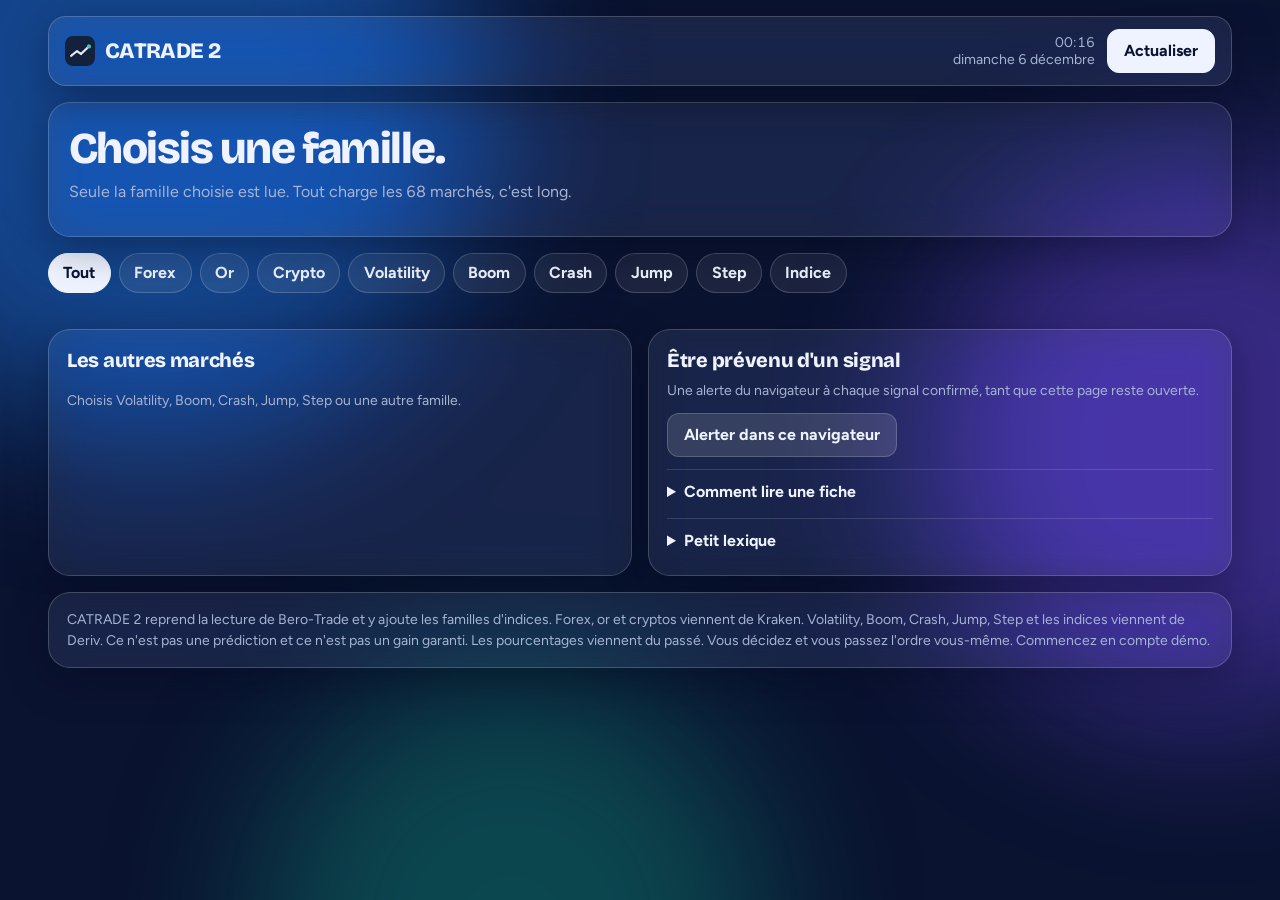
==== commit 2f93ab98: "Ne lire que la famille choisie." ====
--- a/2/index.html
+++ b/2/index.html
@@ -459,15 +459,23 @@
     }
   }
 
-  let derivWS = null, reqN = 1;
+  let derivWS = null, derivOpening = null, reqN = 1, scanGen = 0;
   const waiters = new Map();
+  const cache = new Map();
+  function dropSocket() {
+    for (const [id, done] of waiters) { waiters.delete(id); done({ error: { message: "annulé" } }); }
+    try { if (derivWS) derivWS.close(); } catch (e) {}
+    derivWS = null;
+    derivOpening = null;
+  }
   function openDeriv() {
     if (derivWS && derivWS.readyState === 1) return Promise.resolve(derivWS);
-    return new Promise((resolve, reject) => {
+    if (derivOpening) return derivOpening;
+    derivOpening = new Promise((resolve, reject) => {
       const ws = new WebSocket("wss://api.derivws.com/trading/v1/options/ws/public");
       const timer = setTimeout(() => { try { ws.close(); } catch (e) {} reject(new Error("délai")); }, 12000);
-      ws.onopen = () => { clearTimeout(timer); derivWS = ws; resolve(ws); };
-      ws.onerror = () => { clearTimeout(timer); reject(new Error("websocket")); };
+      ws.onopen = () => { clearTimeout(timer); derivWS = ws; derivOpening = null; resolve(ws); };
+      ws.onerror = () => { clearTimeout(timer); derivOpening = null; reject(new Error("websocket")); };
       ws.onclose = () => { if (derivWS === ws) derivWS = null; };
       ws.onmessage = ev => {
         let j; try { j = JSON.parse(ev.data); } catch (e) { return; }
@@ -475,33 +483,34 @@
         if (id && waiters.has(id)) { const done = waiters.get(id); waiters.delete(id); done(j); }
       };
     });
-  }
-  let derivChain = Promise.resolve();
+    return derivOpening;
+  }
   function fetchDeriv(symbol) {
+    const gen = scanGen;
     const run = async () => {
-      for (let attempt = 1; attempt <= 4; attempt++) {
+      for (let attempt = 1; attempt <= 3; attempt++) {
+        if (gen !== scanGen) throw new Error("annulé");
         try {
           const ws = await openDeriv();
           const req_id = reqN++;
           const j = await new Promise((resolve, reject) => {
-            const timer = setTimeout(() => { waiters.delete(req_id); reject(new Error("délai")); }, 15000);
+            const timer = setTimeout(() => { waiters.delete(req_id); reject(new Error("délai")); }, 12000);
             waiters.set(req_id, x => { clearTimeout(timer); resolve(x); });
-            ws.send(JSON.stringify({ ticks_history: symbol, adjust_start_time: 1, count: 500, end: "latest", start: 1, style: "candles", granularity: 14400, req_id }));
+            ws.send(JSON.stringify({ ticks_history: symbol, adjust_start_time: 1, count: 400, end: "latest", start: 1, style: "candles", granularity: 14400, req_id }));
           });
           if (j.error) throw new Error(j.error.code || j.error.message || "Deriv");
           if (!j.candles || !j.candles.length) throw new Error("vide");
           return j.candles.map(c => ({ t: +c.epoch, o: +c.open, h: +c.high, l: +c.low, c: +c.close }));
         } catch (e) {
+          if (gen !== scanGen || /annul/i.test(String(e.message))) throw new Error("annulé");
           try { if (derivWS) derivWS.close(); } catch (err) {}
           derivWS = null;
-          if (attempt >= 4) throw e;
-          await sleep(/Rate|rate|limit/i.test(String(e.message)) ? 8000 : 1200);
+          if (attempt >= 3) throw e;
+          await sleep(/Rate|rate|limit/i.test(String(e.message)) ? 4000 : 600);
         }
       }
     };
-    const job = derivChain.then(run, run);
-    derivChain = job.then(() => sleep(280), () => sleep(800));
-    return job;
+    return run();
   }
 
   /* Une proposition par marché : le signal confirmé s'il existe, sinon la tendance */
@@ -595,6 +604,13 @@
   function render(fresh) {
     const shown = famFilter === "Tout" ? reports : reports.filter(r => MK[r.id] && MK[r.id].fam === famFilter);
     const items = shown.map(r => ({ r, p: proposal(r) }));
+    if (!reports.length) {
+      $("#headline").textContent = famFilter === "Tout" ? "Choisis une famille." : "Lecture…";
+      $("#sub").textContent = "Seule la famille choisie est lue. Tout charge les 68 marchés, c'est long.";
+      $("#grid").innerHTML = "";
+      $("#others").innerHTML = `<li><span>${famFilter === "Tout" ? "Choisis Volatility, Boom, Crash, Jump, Step ou une autre famille." : "Lecture en cours."}</span></li>`;
+      return;
+    }
     const ok = items.filter(x => eligible(x.p)).sort((a, b) => (b.p.kind === "signal") - (a.p.kind === "signal") || winPct(b.p.rec) - winPct(a.p.rec));
     const rest = items.filter(x => !eligible(x.p));
     const grid = $("#grid");
@@ -649,26 +665,54 @@
   }
 
   async function scan() {
-    if (busy) return; busy = true;
+    const gen = ++scanGen;
+    dropSocket();
     const btn = $("#refresh"), st = $("#status");
-    btn.disabled = true; btn.textContent = "Lecture…"; st.textContent = `Lecture des prix : 0 sur ${MARKETS.length}`;
-    const out = new Array(MARKETS.length); let next = 0, done = 0;
-    const worker = async () => { while (next < MARKETS.length) { const i = next++, mk = MARKETS[i];
-      try {
-        const bars = mk.src === "deriv" ? await fetchDeriv(mk.id) : await fetchOHLC(mk.id);
-        out[i] = Engine.evaluate(mk, bars, Date.now() / 1000);
-      } catch (e) { out[i] = { id: mk.id, cls: mk.cls, state: "erreur", why: "indispo" }; }
-      st.textContent = `Lecture des prix : ${++done} sur ${MARKETS.length}`; } };
-    await Promise.all([worker(), worker()]);
+    const list = MARKETS.filter(m => famFilter === "Tout" || m.fam === famFilter);
+    if (!list.length) return;
+    busy = true;
+    btn.disabled = true; btn.textContent = "Lecture…";
+    st.textContent = `Lecture de ${famFilter} : 0 sur ${list.length}`;
+    const now = Date.now();
+    const out = [];
+    let next = 0, done = 0;
+    const worker = async () => {
+      while (gen === scanGen && next < list.length) {
+        const mk = list[next++];
+        const hit = cache.get(mk.id);
+        let row;
+        if (hit && now - hit.at < 10 * 60 * 1000) row = hit.report;
+        else {
+          try {
+            const bars = mk.src === "deriv" ? await fetchDeriv(mk.id) : await fetchOHLC(mk.id);
+            if (gen !== scanGen) return;
+            row = Engine.evaluate(mk, bars, Date.now() / 1000);
+          } catch (e) {
+            if (gen !== scanGen || /annul/i.test(String(e.message))) return;
+            row = { id: mk.id, cls: mk.cls, state: "erreur", why: "indispo" };
+          }
+          cache.set(mk.id, { at: Date.now(), report: row });
+        }
+        if (gen !== scanGen) return;
+        out.push(row);
+        done++;
+        reports = out.slice();
+        scannedAt = Date.now();
+        render(true);
+        st.textContent = `Lecture de ${famFilter} : ${done} sur ${list.length}`;
+      }
+    };
+    const n = Math.min(3, list.length);
+    await Promise.all(Array.from({ length: n }, worker));
+    if (gen !== scanGen) return;
     busy = false; btn.disabled = false; btn.textContent = "Actualiser";
-    reports = out; scannedAt = Date.now();
-    render(true); notifyNew();
-    st.textContent = reports.every(r => r.state === "erreur") ? "Aucun prix reçu." : `Prix lus à ${hm(scannedAt)}. Forex, or et cryptos sur Kraken. Indices sur Deriv. Actualisez juste avant d'entrer.`;
+    st.textContent = reports.every(r => r.state === "erreur") ? "Aucun prix reçu pour cette famille." : `${famFilter} lu à ${hm(scannedAt)}.`;
+    notifyNew();
   }
 
   document.addEventListener("click", e => {
     const b = e.target.closest("button"); if (!b) return;
-    if (b.dataset.fam) { famFilter = b.dataset.fam; store.set("c2.fam", famFilter); paintFams(); render(false); }
+    if (b.dataset.fam) { famFilter = b.dataset.fam; store.set("c2.fam", famFilter); paintFams(); reports = []; render(false); scan(); }
     else if (b.id === "refresh") scan();
     else if (b.dataset.take) choose(b.dataset.take, "pris");
     else if (b.dataset.skip) choose(b.dataset.skip, "passe");
@@ -682,10 +726,11 @@
       });
     }
   });
-  document.addEventListener("visibilitychange", () => { if (!document.hidden && Date.now() - scannedAt > 5 * 60000) scan(); });
-  setInterval(() => { if (!busy) scan(); }, 15 * 60000);
+  document.addEventListener("visibilitychange", () => { if (!document.hidden && famFilter !== "Tout" && Date.now() - scannedAt > 5 * 60000) scan(); });
+  setInterval(() => { if (famFilter !== "Tout" && scanGen) scan(); }, 15 * 60000);
   $("#notifPage").setAttribute("aria-pressed", String(store.get("bt.notif", false) && "Notification" in window && Notification.permission === "granted"));
-  paintFams(); tick(); setInterval(tick, 30000); scan();
+  paintFams(); tick(); setInterval(tick, 30000);
+  if (famFilter === "Tout") { render(false); } else scan();
 })();
 if (typeof module !== "undefined") module.exports = Engine;
 </script>
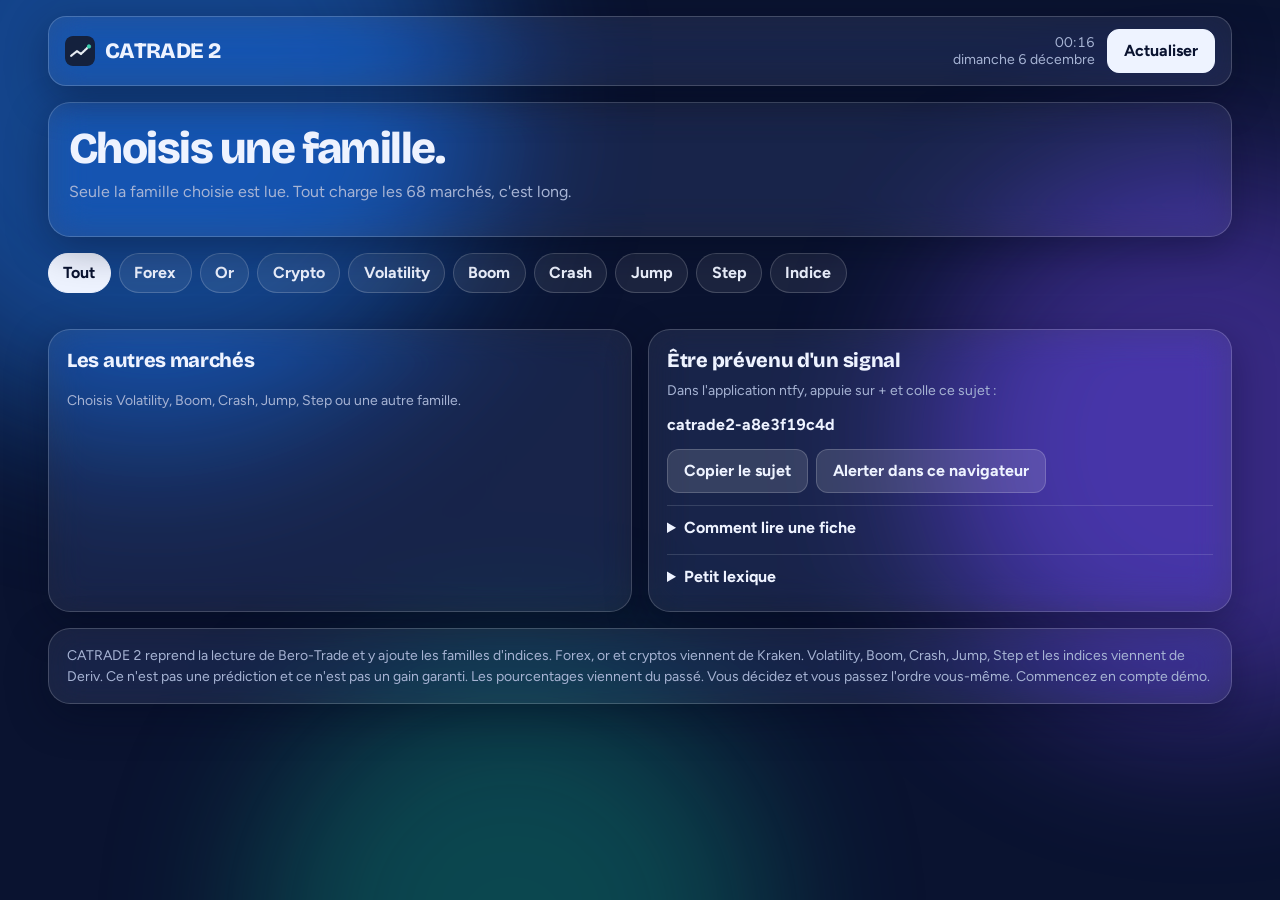
==== commit 9f0d2994: "Remet le sujet ntfy à copier pour les alertes." ====
--- a/2/index.html
+++ b/2/index.html
@@ -177,8 +177,9 @@
 
     <section class="panel glass" aria-labelledby="h-notif">
       <h3 class="sec" id="h-notif">Être prévenu d'un signal</h3>
-      <p class="muted small">Une alerte du navigateur à chaque signal confirmé, tant que cette page reste ouverte.</p>
-      <div class="row"><button class="btn" type="button" id="notifPage" aria-pressed="false">Alerter dans ce navigateur</button></div>
+      <p class="muted small">Dans l'application ntfy, appuie sur + et colle ce sujet :</p>
+      <p><b class="topic" id="topicText">catrade2-a8e3f19c4d</b></p>
+      <div class="row"><button class="btn" type="button" id="copyTopic">Copier le sujet</button><button class="btn" type="button" id="notifPage" aria-pressed="false">Alerter dans ce navigateur</button></div>
       <p class="muted small" id="notifMsg" role="status"></p>
       <details>
         <summary>Comment lire une fiche</summary>
@@ -425,7 +426,7 @@
     { id: "OTC_DJI", sym: "Wall Street 30", name: "Wall Street 30", fam: "Indice", src: "deriv", cls: "synth", dp: 2, cost: 0.00008 },
   ];
   const MK = Object.fromEntries(MARKETS.map(m => [m.id, m]));
-  const TOPIC = "bero-trade-c4d2d63df1", MIN_WIN = 50, MIN_N = 8;
+  const TOPIC = "catrade2-a8e3f19c4d", MIN_WIN = 50, MIN_N = 8;
   const $ = s => document.querySelector(s);
   const esc = s => String(s).replace(/[&<>"']/g, c => ({ "&": "&amp;", "<": "&lt;", ">": "&gt;", '"': "&quot;", "'": "&#39;" }[c]));
   const sleep = ms => new Promise(r => setTimeout(r, ms));
@@ -654,12 +655,19 @@
   }
 
   function notifyNew() {
-    if (!store.get("bt.notif", false) || !("Notification" in window) || Notification.permission !== "granted") return;
     const seen = store.get("bt.seen", {});
+    const browser = store.get("bt.notif", false) && "Notification" in window && Notification.permission === "granted";
     for (const r of Engine.rank(reports)) {
       const key = r.id + ":" + r.plan.firedAt; if (seen[key]) continue; seen[key] = 1;
       const mk = MK[r.id], p = r.plan;
-      try { new Notification(`CATRADE 2 : ${p.dir < 0 ? "vendre" : "acheter"} ${mk.sym}`, { body: `Entrée ${fmt(p.entry, mk.dp)}, SL ${fmt(p.sl, mk.dp)}, TP ${fmt(p.tp, mk.dp)}`, icon: "icon-192.png", tag: key }); } catch (e) {}
+      const title = `CATRADE 2 : ${p.dir < 0 ? "vendre" : "acheter"} ${mk.name}`;
+      const body = `Entrée ${fmt(p.entry, mk.dp)}\nSL ${fmt(p.sl, mk.dp)}\nTP ${fmt(p.tp, mk.dp)}`;
+      fetch("https://ntfy.sh/" + TOPIC, {
+        method: "POST",
+        headers: { Title: title, Priority: "5", Tags: "bell", Click: "https://cathep.github.io/catrade/2/" },
+        body,
+      }).catch(() => {});
+      if (browser) { try { new Notification(title, { body, icon: "icon-192.png", tag: key }); } catch (e) {} }
     }
     store.set("bt.seen", seen);
   }
@@ -717,7 +725,12 @@
     else if (b.dataset.take) choose(b.dataset.take, "pris");
     else if (b.dataset.skip) choose(b.dataset.skip, "passe");
     else if (b.dataset.undo) choose(b.dataset.undo, null);
-      else if (b.id === "notifPage") {
+    else if (b.id === "copyTopic") {
+      const done = () => { $("#notifMsg").textContent = "Sujet copié. Dans ntfy, appuie sur + et colle-le."; };
+      const text = TOPIC;
+      if (navigator.clipboard) navigator.clipboard.writeText(text).then(done, () => { $("#notifMsg").textContent = "Copie à la main : " + text; });
+      else $("#notifMsg").textContent = "Copie à la main : " + text;
+    } else if (b.id === "notifPage") {
       if (!("Notification" in window)) { $("#notifMsg").textContent = "Ce navigateur ne permet pas les alertes. Utilisez ntfy."; return; }
       Notification.requestPermission().then(perm => {
         const okp = perm === "granted"; store.set("bt.notif", okp); b.setAttribute("aria-pressed", String(okp));
